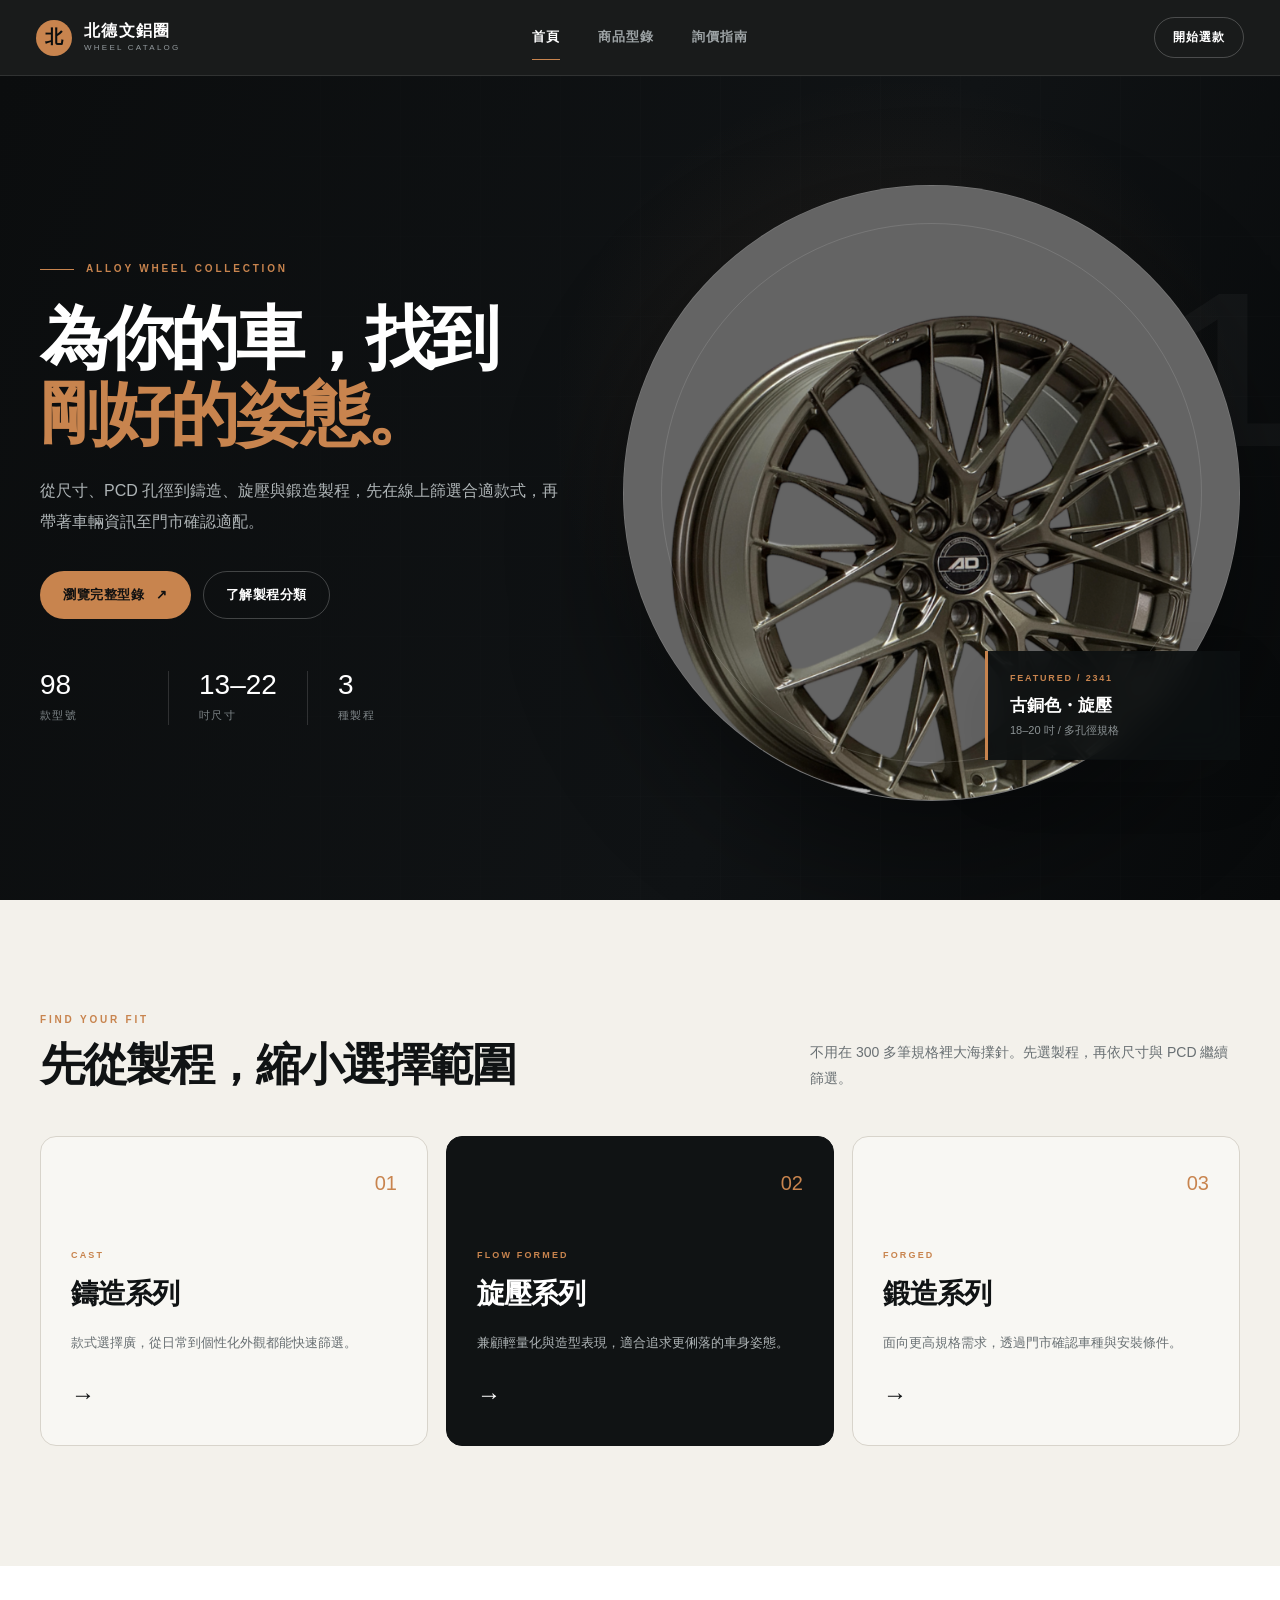
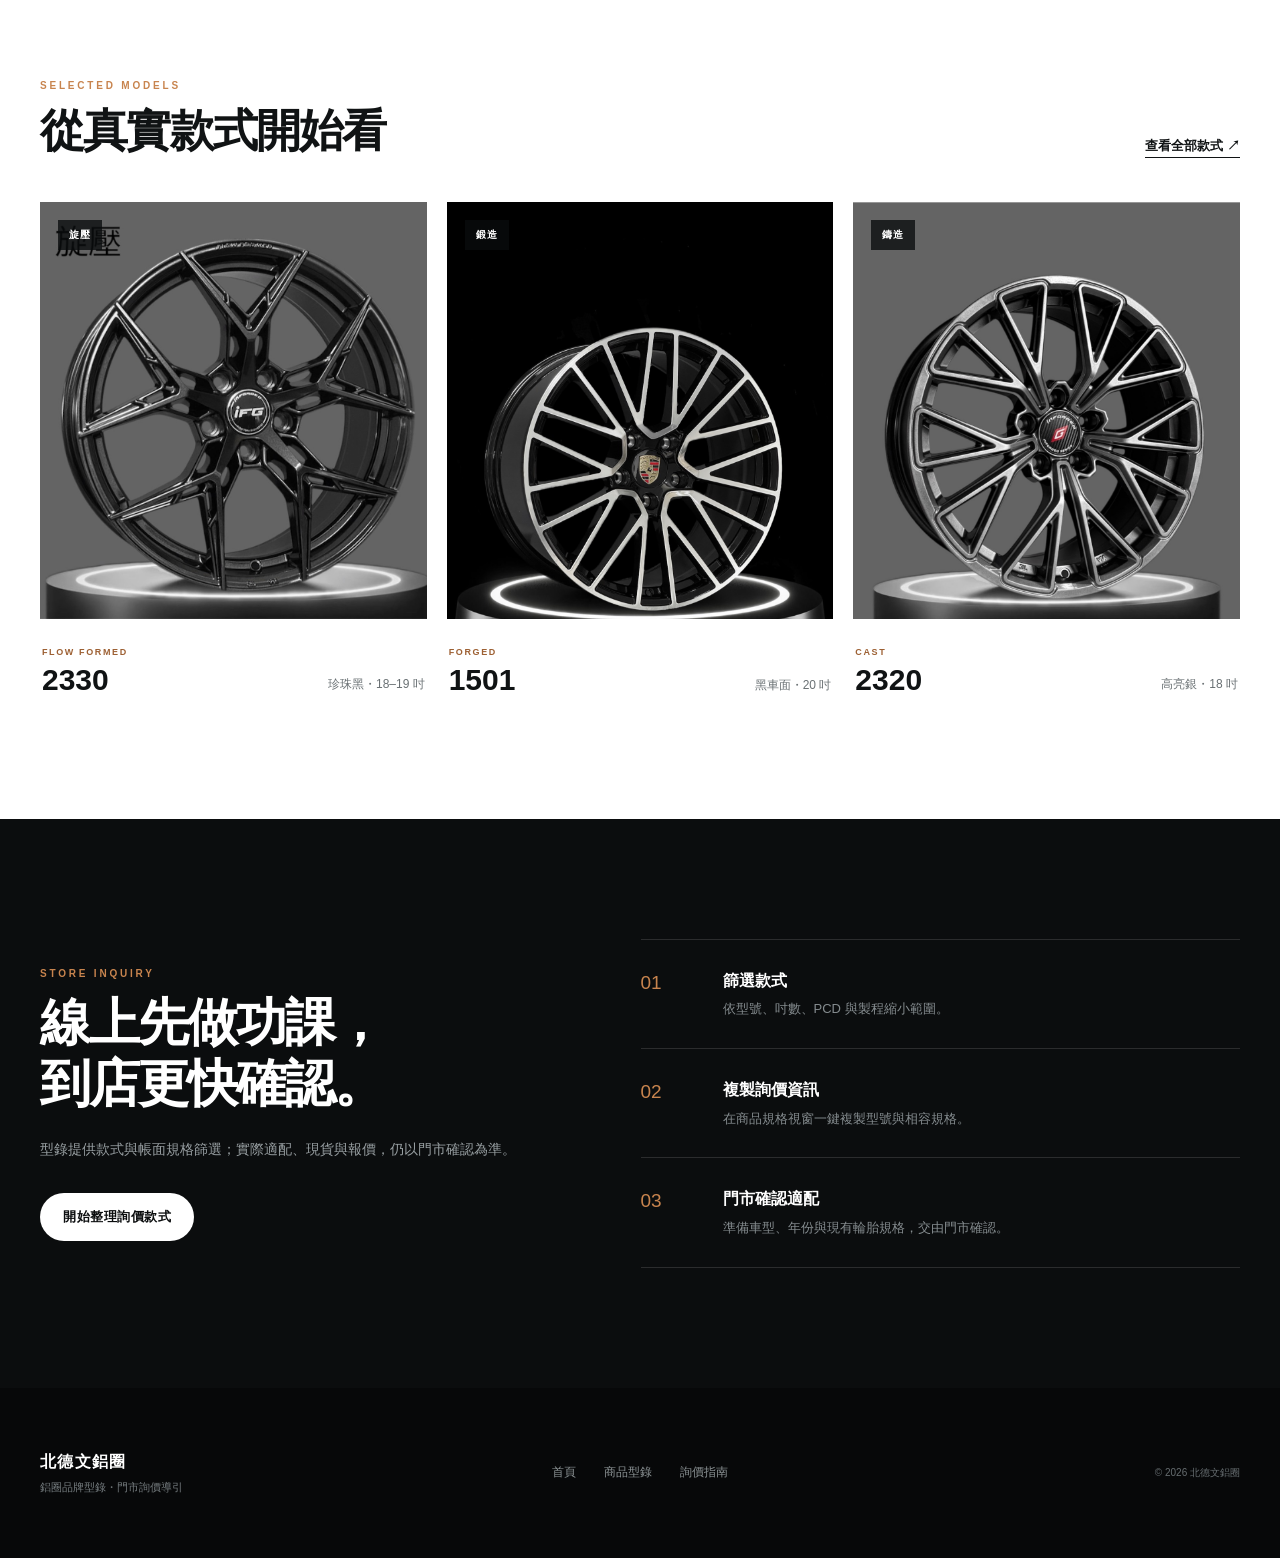
==== index.html @ e8708de8 "Initial website" ====
<!DOCTYPE html>
<html lang="zh-Hant">
<head>
  <meta charset="utf-8">
  <meta name="viewport" content="width=device-width, initial-scale=1, viewport-fit=cover">
  <meta name="description" content="北德文鋁圈商品型錄，依尺寸、孔徑與製程快速找到適合的鋁圈款式，並攜帶車輛資訊至門市詢價。">
  <meta name="theme-color" content="#0b0d0e">
  <title>北德文鋁圈｜品牌型錄與門市詢價</title>
  <link rel="icon" href="./public/images/wheels/18/2341古銅色.PNG" type="image/png">
  <link rel="stylesheet" href="./assets/css/style.css">
  <script defer src="./assets/js/home.js"></script>
</head>
<body class="home-page">
  <header class="site-header site-header--dark">
    <a class="brand" href="index.html" aria-label="北德文鋁圈首頁">
      <span class="brand__mark" aria-hidden="true">北</span>
      <span class="brand__text">
        <strong>北德文鋁圈</strong>
        <small>WHEEL CATALOG</small>
      </span>
    </a>
    <nav class="site-nav" aria-label="主要導覽">
      <a class="is-active" href="index.html">首頁</a>
      <a href="productlist.html">商品型錄</a>
      <a href="#inquiry">詢價指南</a>
    </nav>
    <a class="header-action" href="productlist.html">開始選款</a>
  </header>

  <main>
    <section class="home-hero">
      <div class="home-hero__inner">
        <div class="home-hero__copy">
          <p class="eyebrow"><span></span> ALLOY WHEEL COLLECTION</p>
          <h1>為你的車，找到<br><em>剛好的姿態。</em></h1>
          <p class="home-hero__lead">從尺寸、PCD 孔徑到鑄造、旋壓與鍛造製程，先在線上篩選合適款式，再帶著車輛資訊至門市確認適配。</p>
          <div class="hero-actions">
            <a class="button button--accent" href="productlist.html">
              瀏覽完整型錄 <span aria-hidden="true">↗</span>
            </a>
            <a class="button button--ghost-light" href="#process">了解製程分類</a>
          </div>
          <dl class="hero-facts" aria-label="商品型錄概要">
            <div><dt>98</dt><dd>款型號</dd></div>
            <div><dt>13–22</dt><dd>吋尺寸</dd></div>
            <div><dt>3</dt><dd>種製程</dd></div>
          </dl>
        </div>

        <div class="home-hero__visual" aria-label="2341 古銅色旋壓鋁圈">
          <div class="hero-visual__label" aria-hidden="true">2341</div>
          <div class="hero-wheel-stage">
            <img src="./public/images/wheels/18/2341古銅色.PNG" data-product-model="2341" data-product-look="古銅色" alt="2341 古銅色旋壓鋁圈">
          </div>
          <div class="hero-spec-card">
            <span>FEATURED / 2341</span>
            <strong>古銅色・旋壓</strong>
            <small>18–20 吋 / 多孔徑規格</small>
          </div>
        </div>
      </div>
    </section>

    <section class="catalog-shortcuts section-shell" aria-labelledby="shortcut-title">
      <div class="section-heading section-heading--split">
        <div>
          <p class="section-kicker">FIND YOUR FIT</p>
          <h2 id="shortcut-title">先從製程，縮小選擇範圍</h2>
        </div>
        <p>不用在 300 多筆規格裡大海擈針。先選製程，再依尺寸與 PCD 繼續篩選。</p>
      </div>

      <div id="process" class="process-grid">
        <a class="process-card" href="productlist.html?category=鑄造">
          <span class="process-card__number">01</span>
          <div>
            <p>CAST</p>
            <h3>鑄造系列</h3>
            <span>款式選擇廣，從日常到個性化外觀都能快速篩選。</span>
          </div>
          <b aria-hidden="true">→</b>
        </a>
        <a class="process-card process-card--accent" href="productlist.html?category=旋壓">
          <span class="process-card__number">02</span>
          <div>
            <p>FLOW FORMED</p>
            <h3>旋壓系列</h3>
            <span>兼顧輕量化與造型表現，適合追求更俐落的車身姿態。</span>
          </div>
          <b aria-hidden="true">→</b>
        </a>
        <a class="process-card" href="productlist.html?category=鍛造">
          <span class="process-card__number">03</span>
          <div>
            <p>FORGED</p>
            <h3>鍛造系列</h3>
            <span>面向更高規格需求，透過門市確認車種與安裝條件。</span>
          </div>
          <b aria-hidden="true">→</b>
        </a>
      </div>
    </section>

    <section class="featured-section">
      <div class="section-shell">
        <div class="section-heading section-heading--split">
          <div>
            <p class="section-kicker">SELECTED MODELS</p>
            <h2>從真實款式開始看</h2>
          </div>
          <a class="text-link" href="productlist.html">查看全部款式 <span aria-hidden="true">↗</span></a>
        </div>

        <div class="featured-grid">
          <a class="featured-card" href="productlist.html?search=2330">
            <div class="featured-card__media">
              <img src="./public/images/wheels/18/旋壓 2330 珍珠黑.JPG" data-product-model="2330" data-product-look="珍珠黑" alt="2330 珍珠黑旋壓鋁圈" loading="lazy">
              <span>旋壓</span>
            </div>
            <div class="featured-card__body">
              <div><small>FLOW FORMED</small><h3>2330</h3></div>
              <p>珍珠黑・18–19 吋</p>
            </div>
          </a>
          <a class="featured-card featured-card--large" href="productlist.html?search=1501">
            <div class="featured-card__media">
              <img src="./public/images/wheels/20/鍛造 1501 亮黑車面.jpg" data-product-model="1501" data-product-look="黑車面" alt="1501 亮黑車面鍛造鋁圈" loading="lazy">
              <span>鍛造</span>
            </div>
            <div class="featured-card__body">
              <div><small>FORGED</small><h3>1501</h3></div>
              <p>黑車面・20 吋</p>
            </div>
          </a>
          <a class="featured-card" href="productlist.html?search=2320">
            <div class="featured-card__media">
              <img src="./public/images/wheels/18/2320 高亮銀.jpg" data-product-model="2320" data-product-look="高亮銀" alt="2320 高亮銀鑄造鋁圈" loading="lazy">
              <span>鑄造</span>
            </div>
            <div class="featured-card__body">
              <div><small>CAST</small><h3>2320</h3></div>
              <p>高亮銀・18 吋</p>
            </div>
          </a>
        </div>
      </div>
    </section>

    <section id="inquiry" class="inquiry-section">
      <div class="section-shell inquiry-layout">
        <div class="inquiry-copy">
          <p class="section-kicker section-kicker--light">STORE INQUIRY</p>
          <h2>線上先做功課，<br>到店更快確認。</h2>
          <p>型錄提供款式與帳面規格篩選；實際適配、現貨與報價，仍以門市確認為準。</p>
          <a class="button button--light" href="productlist.html">開始整理詢價款式</a>
        </div>
        <ol class="inquiry-steps">
          <li><span>01</span><div><strong>篩選款式</strong><p>依型號、吋數、PCD 與製程縮小範圍。</p></div></li>
          <li><span>02</span><div><strong>複製詢價資訊</strong><p>在商品規格視窗一鍵複製型號與相容規格。</p></div></li>
          <li><span>03</span><div><strong>門市確認適配</strong><p>準備車型、年份與現有輪胎規格，交由門市確認。</p></div></li>
        </ol>
      </div>
    </section>
  </main>

  <footer class="site-footer">
    <div class="site-footer__inner">
      <div>
        <strong>北德文鋁圈</strong>
        <p>鋁圈品牌型錄・門市詢價導引</p>
      </div>
      <div class="site-footer__links">
        <a href="index.html">首頁</a>
        <a href="productlist.html">商品型錄</a>
        <a href="#inquiry">詢價指南</a>
      </div>
      <small>&copy; 2026 北德文鋁圈</small>
    </div>
  </footer>
</body>
</html>
---- assets/css/style.css ----
@charset "UTF-8";

:root {
  --font-primary: "Microsoft JhengHei", "微軟正黑體", Arial, sans-serif;
  --ink: #101314;
  --ink-soft: #292e30;
  --paper: #f3f1eb;
  --paper-deep: #e9e5dc;
  --panel: #ffffff;
  --muted: #697073;
  --line: #d8d4cb;
  --accent: #c8844e;
  --accent-dark: #9d6033;
  --dark: #0b0d0e;
  --dark-panel: #141719;
  --radius-sm: 8px;
  --radius-md: 16px;
  --radius-lg: 28px;
  --shadow-soft: 0 22px 60px rgba(17, 20, 21, 0.1);
  --shell: 1360px;
}

*, *::before, *::after { box-sizing: border-box; }

html { scroll-behavior: smooth; }

body {
  margin: 0;
  min-width: 320px;
  color: var(--ink);
  background: var(--paper);
  font-family: var(--font-primary);
  line-height: 1.6;
  -webkit-font-smoothing: antialiased;
}

body:has(dialog[open]) { overflow: hidden; }

a { color: inherit; text-decoration: none; }
button, input { font: inherit; }
button { color: inherit; }
img { display: block; max-width: 100%; }
h1, h2, h3, p { margin-top: 0; }

.hidden { display: none !important; }
.section-shell { width: min(calc(100% - 80px), var(--shell)); margin-inline: auto; }

.site-header {
  position: sticky;
  top: 0;
  z-index: 1000;
  height: 76px;
  display: grid;
  grid-template-columns: 1fr auto 1fr;
  align-items: center;
  padding: 0 max(36px, calc((100vw - var(--shell)) / 2));
  border-bottom: 1px solid rgba(255, 255, 255, 0.1);
}

.site-header--dark {
  color: #fff;
  background: rgba(11, 13, 14, 0.94);
  backdrop-filter: blur(18px);
}

.brand { display: inline-flex; align-items: center; gap: 12px; justify-self: start; }
.brand__mark {
  width: 36px;
  height: 36px;
  display: grid;
  place-items: center;
  color: var(--dark);
  background: var(--accent);
  border-radius: 50%;
  font-family: var(--font-primary);
  font-size: 18px;
  font-weight: 800;
}
.brand__text { display: grid; line-height: 1.1; }
.brand__text strong { font-size: 16px; letter-spacing: 0.08em; }
.brand__text small { margin-top: 5px; color: #949b9e; font-size: 8px; letter-spacing: 0.28em; }

.site-nav { display: flex; align-items: center; gap: 38px; }
.site-nav a { position: relative; color: #9ea4a6; font-size: 13px; font-weight: 650; letter-spacing: 0.08em; }
.site-nav a::after {
  content: "";
  position: absolute;
  right: 0;
  bottom: -12px;
  left: 0;
  height: 1px;
  background: var(--accent);
  transform: scaleX(0);
  transition: transform 180ms ease;
}
.site-nav a:hover, .site-nav a.is-active { color: #fff; }
.site-nav a:hover::after, .site-nav a.is-active::after { transform: scaleX(1); }

.header-action {
  justify-self: end;
  padding: 10px 18px;
  border: 1px solid rgba(255, 255, 255, 0.22);
  border-radius: 999px;
  font-size: 12px;
  font-weight: 700;
  letter-spacing: 0.08em;
  transition: border-color 180ms ease, background 180ms ease;
}
.header-action:hover { background: rgba(255, 255, 255, 0.08); border-color: rgba(255, 255, 255, 0.5); }

.button {
  min-height: 48px;
  display: inline-flex;
  align-items: center;
  justify-content: center;
  gap: 12px;
  padding: 0 22px;
  border: 1px solid transparent;
  border-radius: 999px;
  cursor: pointer;
  font-size: 13px;
  font-weight: 760;
  letter-spacing: 0.04em;
  transition: transform 180ms ease, background 180ms ease, border-color 180ms ease;
}
.button:hover { transform: translateY(-2px); }
.button--accent { color: #111; background: var(--accent); }
.button--accent:hover { background: #d89660; }
.button--dark { color: #fff; background: var(--ink); }
.button--dark:hover { background: #252a2c; }
.button--light { color: var(--dark); background: #fff; }
.button--outline { color: var(--ink); background: transparent; border-color: var(--line); }
.button--ghost-light { color: #fff; border-color: rgba(255, 255, 255, 0.22); }
.button--ghost-light:hover { border-color: rgba(255, 255, 255, 0.6); background: rgba(255, 255, 255, 0.06); }

.eyebrow, .section-kicker {
  display: flex;
  align-items: center;
  gap: 12px;
  color: var(--accent);
  font-size: 10px;
  font-weight: 800;
  letter-spacing: 0.28em;
  text-transform: uppercase;
}
.eyebrow span { width: 34px; height: 1px; background: currentColor; }
.eyebrow--dark { color: var(--accent-dark); }

/* Home */
.home-hero {
  position: relative;
  min-height: calc(100vh - 76px);
  overflow: hidden;
  color: #fff;
  background:
    radial-gradient(circle at 70% 42%, rgba(200, 132, 78, 0.12), transparent 34%),
    linear-gradient(110deg, #0b0d0e 0%, #101315 62%, #080a0b 100%);
}
.home-hero::before {
  content: "";
  position: absolute;
  inset: 0;
  opacity: 0.22;
  background-image: linear-gradient(rgba(255,255,255,0.045) 1px, transparent 1px), linear-gradient(90deg, rgba(255,255,255,0.045) 1px, transparent 1px);
  background-size: 80px 80px;
  mask-image: linear-gradient(90deg, transparent, #000 55%, #000);
}
.home-hero__inner {
  position: relative;
  z-index: 1;
  width: min(calc(100% - 80px), var(--shell));
  min-height: calc(100vh - 76px);
  margin-inline: auto;
  display: grid;
  grid-template-columns: minmax(480px, 0.92fr) minmax(520px, 1.08fr);
  align-items: center;
  gap: 58px;
  padding: 70px 0 60px;
}
.home-hero__copy { position: relative; z-index: 2; }
.home-hero__copy h1 {
  margin: 24px 0 24px;
  max-width: 720px;
  font-family: var(--font-primary);
  font-size: clamp(58px, 5.4vw, 86px);
  font-weight: 600;
  line-height: 1.09;
  letter-spacing: -0.055em;
}
.home-hero__copy h1 em { color: var(--accent); font-style: normal; }
.home-hero__lead { max-width: 590px; margin-bottom: 34px; color: #aeb4b6; font-size: 16px; line-height: 1.9; }
.hero-actions { display: flex; flex-wrap: wrap; gap: 12px; }
.hero-facts { display: flex; gap: 0; margin: 52px 0 0; }
.hero-facts div { min-width: 128px; padding-right: 30px; }
.hero-facts div + div { padding-left: 30px; border-left: 1px solid rgba(255, 255, 255, 0.14); }
.hero-facts dt { font-family: var(--font-primary); font-size: 28px; line-height: 1; }
.hero-facts dd { margin: 8px 0 0; color: #7e8588; font-size: 11px; letter-spacing: 0.13em; }

.home-hero__visual { position: relative; min-height: 650px; display: grid; place-items: center; }
.hero-visual__label {
  position: absolute;
  top: 4%;
  right: -5%;
  color: rgba(255, 255, 255, 0.035);
  font-family: var(--font-primary);
  font-size: 220px;
  font-weight: 700;
  letter-spacing: -0.08em;
}
.hero-wheel-stage {
  position: relative;
  width: min(100%, 650px);
  aspect-ratio: 1;
  display: grid;
  place-items: center;
  overflow: hidden;
  border: 1px solid rgba(255, 255, 255, 0.1);
  border-radius: 50%;
  background: #666;
  box-shadow: 0 50px 120px rgba(0, 0, 0, 0.45);
}
.hero-wheel-stage::after {
  content: "";
  position: absolute;
  inset: 6%;
  border: 1px solid rgba(255, 255, 255, 0.12);
  border-radius: 50%;
  pointer-events: none;
}
.hero-wheel-stage img { width: 100%; height: 100%; object-fit: cover; }
.hero-spec-card {
  position: absolute;
  right: 0;
  bottom: 9%;
  min-width: 255px;
  display: grid;
  padding: 20px 22px;
  border-left: 3px solid var(--accent);
  background: rgba(13, 16, 17, 0.9);
  box-shadow: var(--shadow-soft);
  backdrop-filter: blur(16px);
}
.hero-spec-card span { color: var(--accent); font-size: 9px; font-weight: 800; letter-spacing: 0.2em; }
.hero-spec-card strong { margin-top: 6px; font-size: 17px; }
.hero-spec-card small { margin-top: 3px; color: #8d9496; font-size: 11px; }

.catalog-shortcuts { padding: 112px 0 120px; }
.section-heading { margin-bottom: 44px; }
.section-heading--split { display: flex; align-items: end; justify-content: space-between; gap: 50px; }
.section-heading h2 {
  max-width: 680px;
  margin: 8px 0 0;
  font-family: var(--font-primary);
  font-size: clamp(36px, 3.5vw, 54px);
  font-weight: 600;
  line-height: 1.2;
  letter-spacing: -0.04em;
}
.section-heading--split > p { max-width: 430px; margin: 0; color: var(--muted); font-size: 14px; line-height: 1.9; }

.process-grid { display: grid; grid-template-columns: repeat(3, 1fr); gap: 18px; scroll-margin-top: 110px; }
.process-card {
  min-height: 310px;
  display: grid;
  grid-template-rows: auto 1fr auto;
  padding: 30px;
  border: 1px solid var(--line);
  border-radius: var(--radius-md);
  background: rgba(255, 255, 255, 0.38);
  transition: transform 220ms ease, background 220ms ease, box-shadow 220ms ease;
}
.process-card:hover { transform: translateY(-8px); background: #fff; box-shadow: var(--shadow-soft); }
.process-card--accent { color: #fff; border-color: var(--ink); background: var(--ink); }
.process-card--accent:hover { background: #202426; }
.process-card__number { justify-self: end; color: var(--accent); font-family: var(--font-primary); font-size: 20px; }
.process-card div { align-self: end; }
.process-card div > p { margin-bottom: 10px; color: var(--accent); font-size: 9px; font-weight: 800; letter-spacing: 0.24em; }
.process-card h3 { margin-bottom: 12px; font-size: 28px; letter-spacing: -0.03em; }
.process-card div > span { color: var(--muted); font-size: 13px; line-height: 1.8; }
.process-card--accent div > span { color: #aeb4b6; }
.process-card b { margin-top: 22px; font-size: 24px; font-weight: 400; }

.featured-section { padding: 112px 0 124px; background: #fff; }
.text-link { color: var(--ink); font-size: 13px; font-weight: 750; border-bottom: 1px solid var(--ink); }
.featured-grid { display: grid; grid-template-columns: repeat(3, 1fr); gap: 20px; }
.featured-card { display: block; }
.featured-card__media {
  position: relative;
  aspect-ratio: 1 / 1.08;
  overflow: hidden;
  background: #666;
}
.featured-card__media img { width: 100%; height: 100%; object-fit: cover; transition: transform 550ms cubic-bezier(.2,.7,.2,1); }
.featured-card:hover .featured-card__media img { transform: scale(1.035); }
.featured-card__media > span {
  position: absolute;
  top: 18px;
  left: 18px;
  padding: 7px 11px;
  color: #fff;
  background: rgba(10, 12, 13, 0.78);
  font-size: 10px;
  font-weight: 800;
  letter-spacing: 0.1em;
}
.featured-card__body { display: flex; align-items: end; justify-content: space-between; padding: 18px 2px 0; }
.featured-card__body small { color: var(--accent-dark); font-size: 9px; font-weight: 800; letter-spacing: 0.18em; }
.featured-card__body h3 { margin: 2px 0 0; font-family: var(--font-primary); font-size: 30px; line-height: 1; }
.featured-card__body p { margin: 0; color: var(--muted); font-size: 12px; }

.inquiry-section { padding: 120px 0; color: #fff; background: var(--dark); scroll-margin-top: 76px; }
.section-kicker--light { color: var(--accent); }
.inquiry-layout { display: grid; grid-template-columns: 0.9fr 1.1fr; gap: 110px; align-items: center; }
.inquiry-copy h2 { margin: 10px 0 22px; font-family: var(--font-primary); font-size: clamp(42px, 4vw, 62px); font-weight: 600; line-height: 1.2; letter-spacing: -0.04em; }
.inquiry-copy > p:not(.section-kicker) { max-width: 520px; margin-bottom: 30px; color: #989fa2; font-size: 14px; line-height: 1.9; }
.inquiry-steps { margin: 0; padding: 0; list-style: none; border-top: 1px solid rgba(255,255,255,.13); }
.inquiry-steps li { display: grid; grid-template-columns: 60px 1fr; gap: 22px; padding: 28px 0; border-bottom: 1px solid rgba(255,255,255,.13); }
.inquiry-steps li > span { color: var(--accent); font-family: var(--font-primary); font-size: 19px; }
.inquiry-steps strong { font-size: 16px; }
.inquiry-steps p { margin: 6px 0 0; color: #858c8f; font-size: 13px; }

.site-footer { color: #fff; background: #070809; }
.site-footer--light { color: var(--ink); background: #e6e2d9; }
.site-footer__inner {
  width: min(calc(100% - 80px), var(--shell));
  min-height: 170px;
  margin-inline: auto;
  display: grid;
  grid-template-columns: 1fr auto 1fr;
  align-items: center;
  gap: 30px;
}
.site-footer strong { font-size: 16px; letter-spacing: 0.08em; }
.site-footer p { margin: 5px 0 0; color: #757c7f; font-size: 11px; }
.site-footer__links { display: flex; gap: 28px; color: #8c9395; font-size: 12px; }
.site-footer small { justify-self: end; color: #666d70; font-size: 10px; }

/* Catalog */
.catalog-page { background: #f6f4ef; }
.catalog-hero { padding: 76px 0 68px; color: #fff; background: var(--dark); }
.catalog-hero__inner { display: flex; align-items: end; justify-content: space-between; gap: 70px; }
.catalog-hero h1 { margin: 16px 0 16px; font-family: var(--font-primary); font-size: clamp(46px, 5vw, 70px); font-weight: 600; letter-spacing: -0.05em; line-height: 1.05; }
.catalog-hero__inner > div > p:last-child { max-width: 650px; margin-bottom: 0; color: #92999b; font-size: 14px; line-height: 1.9; }
.catalog-summary { display: flex; flex-shrink: 0; margin: 0; }
.catalog-summary div { min-width: 105px; padding: 0 25px; text-align: center; }
.catalog-summary div + div { border-left: 1px solid rgba(255,255,255,.14); }
.catalog-summary dt { font-family: var(--font-primary); font-size: 28px; line-height: 1; }
.catalog-summary dd { margin: 8px 0 0; color: #7e8588; font-size: 10px; letter-spacing: .12em; }

.catalog-tools { position: sticky; top: 76px; z-index: 90; border-bottom: 1px solid var(--line); background: rgba(246, 244, 239, .92); backdrop-filter: blur(16px); }
.catalog-tools__inner { min-height: 84px; display: flex; align-items: center; justify-content: space-between; gap: 30px; }
.catalog-search { width: min(520px, 48vw); display: flex; align-items: center; gap: 13px; }
.catalog-search > span { color: var(--accent-dark); font-size: 25px; transform: rotate(-20deg); }
.catalog-search input { width: 100%; padding: 12px 0; border: 0; border-bottom: 1px solid #b9b4aa; outline: none; color: var(--ink); background: transparent; font-size: 14px; }
.catalog-search input:focus { border-color: var(--ink); }
.catalog-search input::placeholder { color: #92989a; }
.catalog-tools__status { display: flex; align-items: center; gap: 24px; }
#resultCounter { color: var(--muted); font-size: 12px; font-weight: 650; letter-spacing: .04em; }
.filter-trigger { min-height: 42px; padding: 0 18px; border: 0; border-radius: 999px; color: #fff; background: var(--ink); cursor: pointer; font-size: 12px; font-weight: 740; }
.filter-count { min-width: 20px; height: 20px; display: inline-grid; place-items: center; margin-left: 6px; border-radius: 50%; color: var(--ink); background: var(--accent); font-size: 10px; }

.catalog-results { min-height: 600px; padding-top: 34px; padding-bottom: 110px; }
.active-filters { min-height: 0; display: flex; flex-wrap: wrap; gap: 8px; margin-bottom: 22px; }
.active-filters:empty { margin-bottom: 0; }
.active-filter {
  display: inline-flex;
  align-items: center;
  gap: 8px;
  padding: 7px 11px;
  border: 1px solid var(--line);
  border-radius: 999px;
  background: #fff;
  font-size: 11px;
}
.active-filter button { border: 0; padding: 0; background: none; cursor: pointer; color: var(--muted); }

.product-grid { display: grid; grid-template-columns: repeat(4, minmax(0, 1fr)); gap: 22px; }
.product-card {
  min-width: 0;
  padding: 0;
  overflow: hidden;
  border: 1px solid #e2ded5;
  border-radius: var(--radius-md);
  text-align: left;
  background: #fff;
  cursor: pointer;
  transition: transform 220ms ease, box-shadow 220ms ease, border-color 220ms ease;
}
.product-card:hover { transform: translateY(-7px); border-color: #c9c3b8; box-shadow: var(--shadow-soft); }
.product-card__media { position: relative; aspect-ratio: 1 / 1.02; overflow: hidden; display: grid; place-items: center; background: #666; }
.product-card__media img { width: 100%; height: 100%; object-fit: cover; transition: transform 420ms ease; }
.product-card:hover .product-card__media img { transform: scale(1.025); }
.product-card__badge { position: absolute; top: 14px; left: 14px; z-index: 2; padding: 6px 10px; color: #fff; background: rgba(10,12,13,.82); font-size: 9px; font-weight: 800; letter-spacing: .12em; }
.product-card__placeholder { width: 100%; height: 100%; display: grid; place-items: center; align-content: center; gap: 6px; color: rgba(255,255,255,.72); background: radial-gradient(circle, #797979, #555); }
.product-card__placeholder strong { font-family: var(--font-primary); font-size: 28px; }
.product-card__placeholder span { font-size: 9px; letter-spacing: .2em; }
.product-card__body { padding: 19px 20px 20px; }
.product-card__heading { display: flex; align-items: start; justify-content: space-between; gap: 12px; }
.product-card__heading h2 { margin: 0; font-family: var(--font-primary); font-size: 26px; line-height: 1; }
.product-card__heading span { color: var(--accent-dark); font-size: 10px; font-weight: 750; white-space: nowrap; }
.product-card__finish { min-height: 22px; margin: 8px 0 16px; color: var(--muted); font-size: 12px; }
.product-card__specs { display: grid; grid-template-columns: 1fr 1fr; gap: 8px; padding-top: 14px; border-top: 1px solid #ece9e2; }
.product-card__specs div { display: grid; }
.product-card__specs small { color: #9a9fa1; font-size: 8px; font-weight: 800; letter-spacing: .12em; }
.product-card__specs strong { overflow: hidden; margin-top: 2px; font-size: 11px; font-weight: 700; text-overflow: ellipsis; white-space: nowrap; }

.empty-state { max-width: 500px; margin: 90px auto; text-align: center; }
.empty-state > span { color: var(--accent-dark); font-size: 9px; font-weight: 800; letter-spacing: .25em; }
.empty-state h2 { margin: 8px 0; font-family: var(--font-primary); font-size: 32px; }
.empty-state p { margin-bottom: 24px; color: var(--muted); font-size: 13px; }
.loader { height: 80px; display: flex; align-items: center; justify-content: center; gap: 6px; }
.loader span { width: 5px; height: 5px; border-radius: 50%; background: var(--accent); animation: pulse 900ms infinite alternate; }
.loader span:nth-child(2) { animation-delay: 160ms; }
.loader span:nth-child(3) { animation-delay: 320ms; }
@keyframes pulse { to { opacity: .22; transform: translateY(-4px); } }

.drawer {
  position: fixed;
  top: 0;
  right: -410px;
  z-index: 1300;
  width: min(400px, 100vw);
  height: 100dvh;
  display: flex;
  flex-direction: column;
  background: #fff;
  box-shadow: -24px 0 70px rgba(0,0,0,.18);
  transition: right 300ms cubic-bezier(.2,.7,.2,1);
}
.drawer.open { right: 0; }
.drawer-header { display: flex; align-items: center; justify-content: space-between; padding: 28px 30px; border-bottom: 1px solid var(--line); }
.drawer-header p { margin: 0 0 2px; color: var(--accent-dark); font-size: 8px; font-weight: 800; letter-spacing: .22em; }
.drawer-header h2 { margin: 0; font-family: var(--font-primary); font-size: 27px; }
.icon-button { width: 38px; height: 38px; display: grid; place-items: center; padding: 0; border: 1px solid var(--line); border-radius: 50%; background: #fff; cursor: pointer; font-size: 22px; line-height: 1; }
.drawer-body { flex: 1; overflow-y: auto; padding: 28px 30px; }
.drawer-body section + section { margin-top: 32px; }
.drawer-body h3 { margin-bottom: 13px; color: #777e80; font-size: 10px; font-weight: 800; letter-spacing: .12em; }
.chips { display: flex; flex-wrap: wrap; gap: 8px; }
.chip { padding: 8px 13px; border: 1px solid var(--line); border-radius: 999px; background: #fff; cursor: pointer; font-size: 11px; transition: all 160ms ease; }
.chip:hover { border-color: #9d9890; }
.chip.active { color: #fff; border-color: var(--ink); background: var(--ink); }
.drawer-footer { display: grid; grid-template-columns: 1fr 1.15fr; gap: 10px; padding: 20px 30px 28px; border-top: 1px solid var(--line); }
.backdrop { position: fixed; inset: 0; z-index: 1200; width: 100%; height: 100%; border: 0; background: rgba(0,0,0,.48); backdrop-filter: blur(4px); }

dialog.product-modal {
  width: min(1120px, calc(100vw - 80px));
  max-height: min(820px, calc(100dvh - 60px));
  margin: auto;
  padding: 0;
  overflow: hidden;
  border: 0;
  border-radius: var(--radius-lg);
  background: #fff;
  box-shadow: 0 35px 100px rgba(0,0,0,.4);
}
dialog.product-modal::backdrop { background: rgba(5,7,8,.82); backdrop-filter: blur(10px); }
.product-modal__content { position: relative; }
.modal-close { position: absolute; top: 20px; right: 20px; z-index: 5; }
.product-modal__grid { display: grid; grid-template-columns: minmax(380px, .85fr) minmax(520px, 1.15fr); min-height: 650px; }
.product-modal__media { display: grid; place-items: center; overflow: hidden; background: #666; }
.product-modal__media img { width: 100%; height: 100%; object-fit: cover; }
.product-modal__info { min-width: 0; padding: 54px 48px 40px; overflow: auto; }
.modal-eyebrow { margin-bottom: 4px; color: var(--accent-dark); font-size: 9px; font-weight: 850; letter-spacing: .2em; }
#modalTitle { margin: 0; font-family: var(--font-primary); font-size: 46px; line-height: 1; }
.modal-subtitle { margin: 10px 0 30px; color: var(--muted); font-size: 13px; }
.variant-heading { display: flex; align-items: end; justify-content: space-between; gap: 20px; padding-top: 22px; border-top: 1px solid var(--line); }
.variant-heading div { display: flex; align-items: center; gap: 10px; }
.variant-heading div > span { color: var(--muted); font-size: 11px; }
.variant-heading > small { color: #93999b; font-size: 9px; }
.variant-table-wrap { max-height: 260px; margin-top: 14px; overflow: auto; border: 1px solid #e3dfd7; border-radius: var(--radius-sm); }
.variant-table { width: 100%; border-collapse: collapse; font-variant-numeric: tabular-nums; }
.variant-table th { position: sticky; top: 0; padding: 10px 12px; color: #878d8f; background: #f2f0eb; text-align: left; font-size: 9px; letter-spacing: .08em; }
.variant-table td { padding: 10px 12px; border-top: 1px solid #eeeae3; font-size: 11px; font-weight: 650; }
.inquiry-panel { display: grid; grid-template-columns: 1fr auto; gap: 24px; align-items: center; margin-top: 24px; padding: 20px; border-radius: var(--radius-md); background: #f1eee7; }
.inquiry-panel strong { font-size: 13px; }
.inquiry-panel p { margin: 3px 0 0; color: var(--muted); font-size: 10px; }
.inquiry-panel .button { white-space: nowrap; }

.toast { position: fixed; right: 30px; bottom: 30px; z-index: 1500; padding: 13px 18px; border-radius: 999px; color: #fff; background: var(--ink); box-shadow: var(--shadow-soft); font-size: 12px; opacity: 0; transform: translateY(12px); pointer-events: none; transition: opacity 180ms ease, transform 180ms ease; }
.toast.show { opacity: 1; transform: translateY(0); }

:focus-visible { outline: 2px solid var(--accent); outline-offset: 3px; }

@media (max-width: 1150px) {
  .home-hero__inner { grid-template-columns: .9fr 1.1fr; gap: 28px; }
  .home-hero__copy h1 { font-size: 58px; }
  .home-hero__visual { min-height: 560px; }
  .product-grid { grid-template-columns: repeat(3, minmax(0, 1fr)); }
  .product-modal__grid { grid-template-columns: 40% 60%; }
}

@media (max-width: 900px) {
  .section-shell, .home-hero__inner, .site-footer__inner { width: min(calc(100% - 40px), var(--shell)); }
  .site-header { padding-inline: 20px; grid-template-columns: 1fr auto; }
  .site-nav { display: none; }
  .home-hero__inner { grid-template-columns: 1fr; padding-top: 70px; }
  .home-hero__visual { min-height: 520px; }
  .hero-wheel-stage { width: min(90vw, 560px); }
  .process-grid, .featured-grid { grid-template-columns: 1fr; }
  .featured-card__media { aspect-ratio: 1.5 / 1; }
  .inquiry-layout { grid-template-columns: 1fr; gap: 60px; }
  .catalog-hero__inner { display: grid; }
  .catalog-summary { justify-self: start; }
  .product-grid { grid-template-columns: repeat(2, minmax(0, 1fr)); }
  dialog.product-modal { width: min(680px, calc(100vw - 30px)); max-height: calc(100dvh - 30px); overflow: auto; }
  .product-modal__grid { grid-template-columns: 1fr; }
  .product-modal__media { min-height: 360px; }
}

@media (max-width: 620px) {
  .section-shell, .home-hero__inner, .site-footer__inner { width: min(calc(100% - 28px), var(--shell)); }
  .header-action { display: none; }
  .site-header { grid-template-columns: 1fr; }
  .home-hero__copy h1 { font-size: 45px; }
  .home-hero__lead { font-size: 14px; }
  .hero-facts div { min-width: 0; flex: 1; padding-right: 14px; }
  .hero-facts div + div { padding-left: 14px; }
  .home-hero__visual { min-height: 390px; }
  .hero-spec-card { right: 0; bottom: 0; }
  .section-heading--split { display: grid; gap: 18px; }
  .catalog-shortcuts, .featured-section, .inquiry-section { padding-block: 76px; }
  .catalog-tools__inner { min-height: 104px; display: grid; gap: 10px; padding-block: 12px; }
  .catalog-search { width: 100%; }
  .catalog-tools__status { justify-content: space-between; }
  .product-grid { grid-template-columns: 1fr; }
  .catalog-summary div { min-width: 90px; padding-inline: 16px; }
  .product-modal__info { padding: 42px 20px 24px; }
  .product-modal__media { min-height: 300px; }
  .variant-heading { align-items: start; flex-direction: column; gap: 4px; }
  .inquiry-panel { grid-template-columns: 1fr; }
  .site-footer__inner { grid-template-columns: 1fr; align-content: center; padding-block: 38px; }
  .site-footer small { justify-self: start; }
}

@media (prefers-reduced-motion: reduce) {
  html { scroll-behavior: auto; }
  *, *::before, *::after { animation-duration: .01ms !important; animation-iteration-count: 1 !important; transition-duration: .01ms !important; }
}
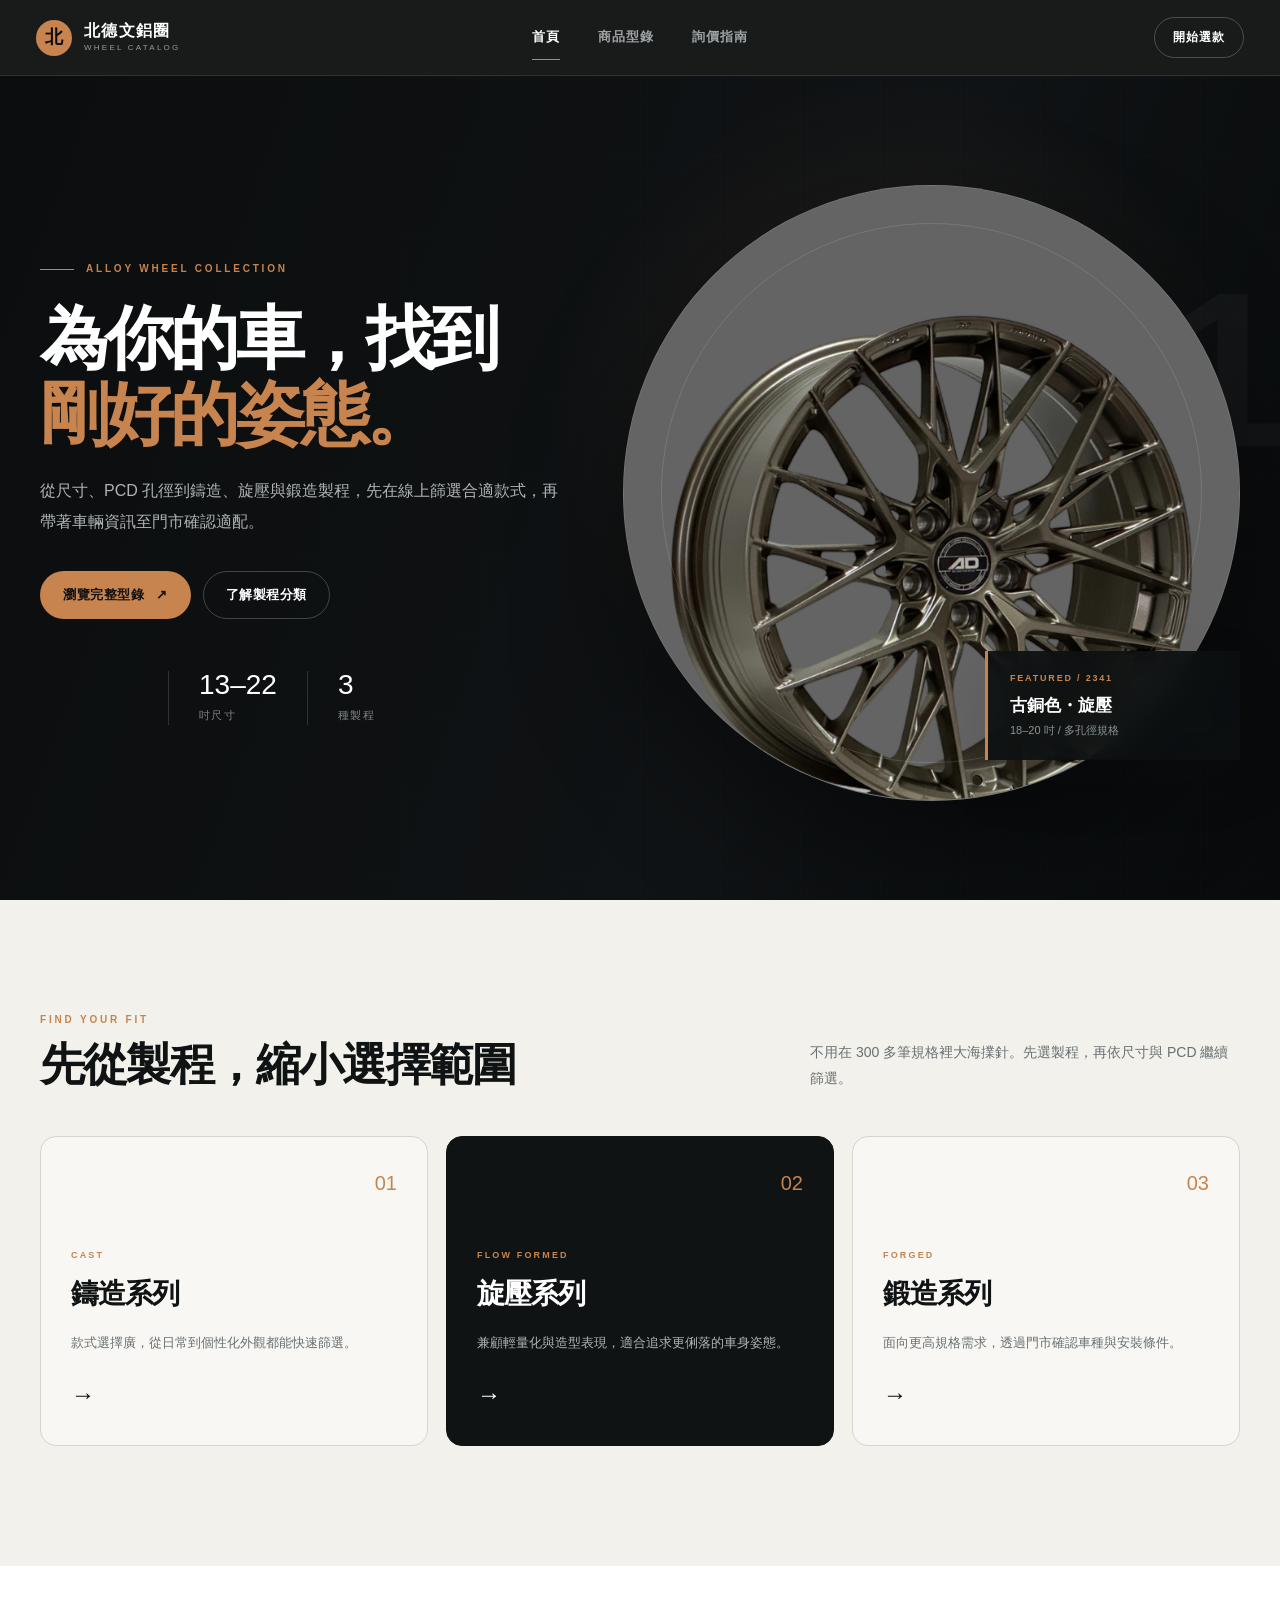
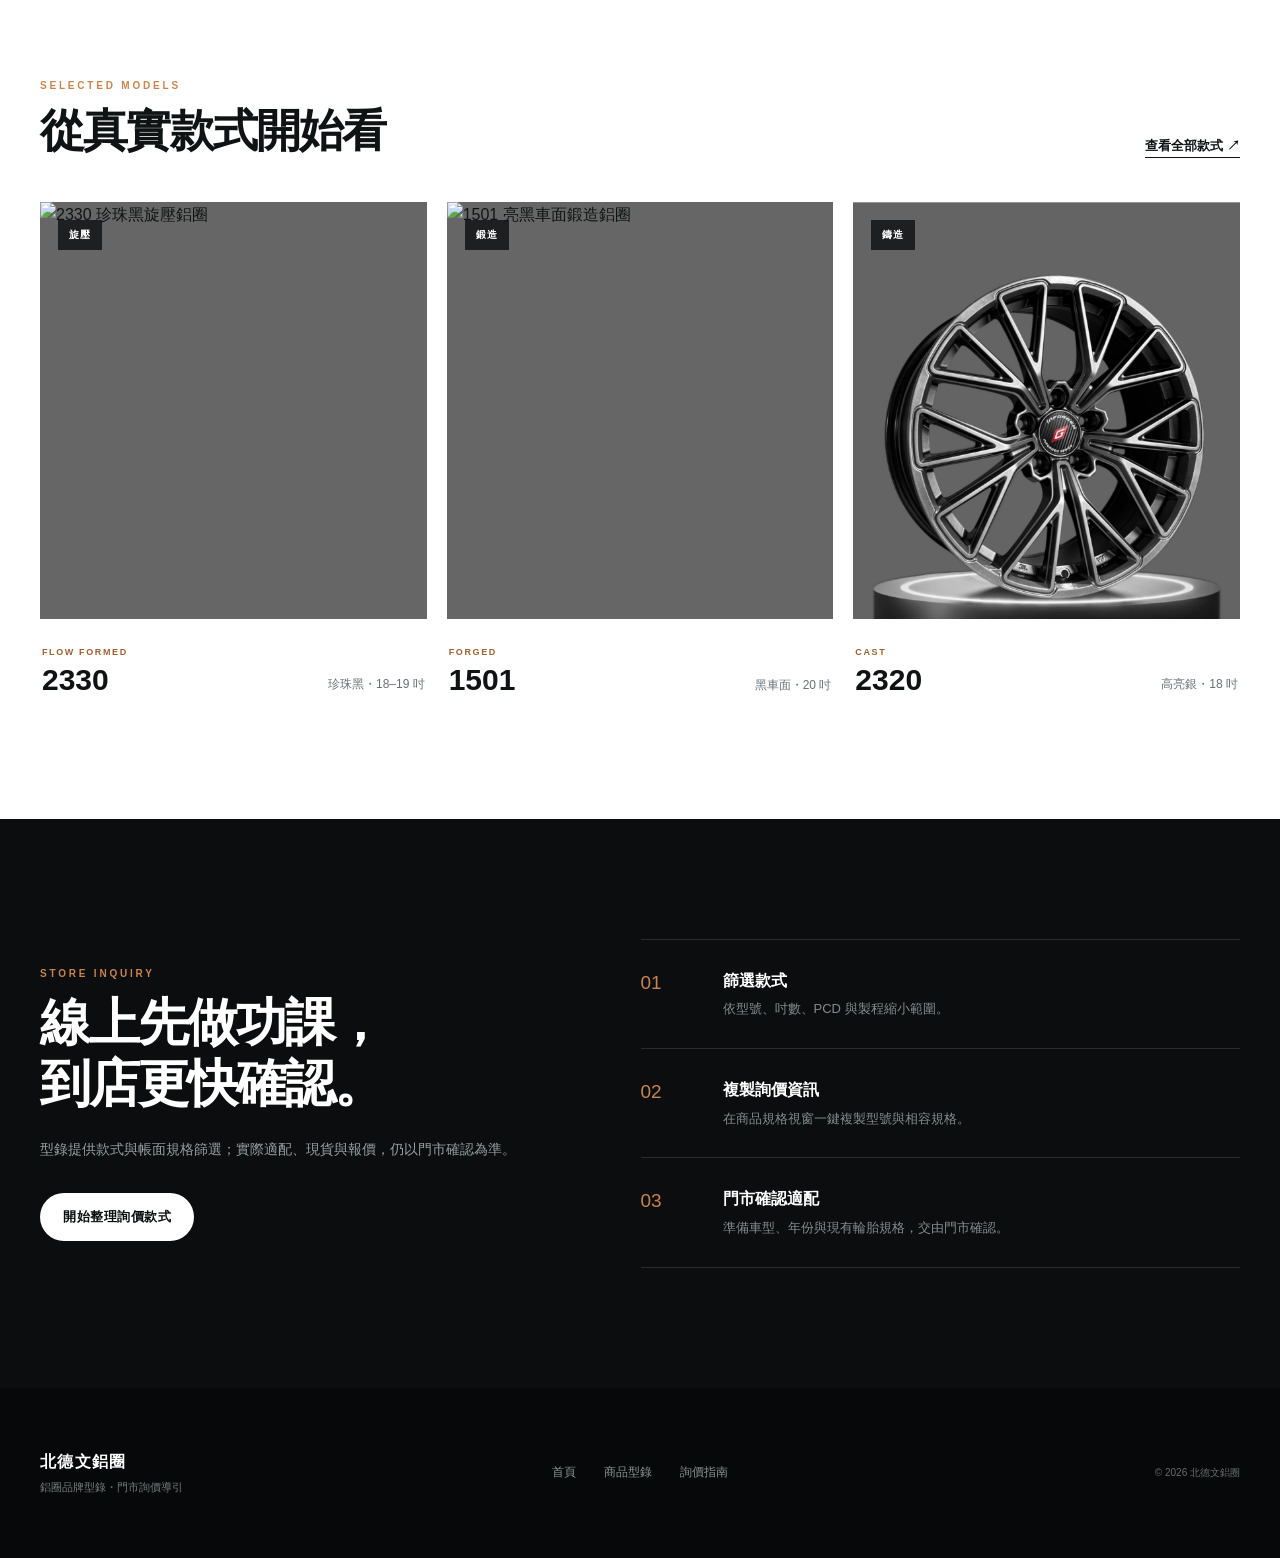
==== commit 810f0ce7: "Update index.html" ====
--- a/index.html
+++ b/index.html
@@ -41,7 +41,7 @@
             <a class="button button--ghost-light" href="#process">了解製程分類</a>
           </div>
           <dl class="hero-facts" aria-label="商品型錄概要">
-            <div><dt>98</dt><dd>款型號</dd></div>
+            <div><dt></dt><dd></dd></div>
             <div><dt>13–22</dt><dd>吋尺寸</dd></div>
             <div><dt>3</dt><dd>種製程</dd></div>
           </dl>
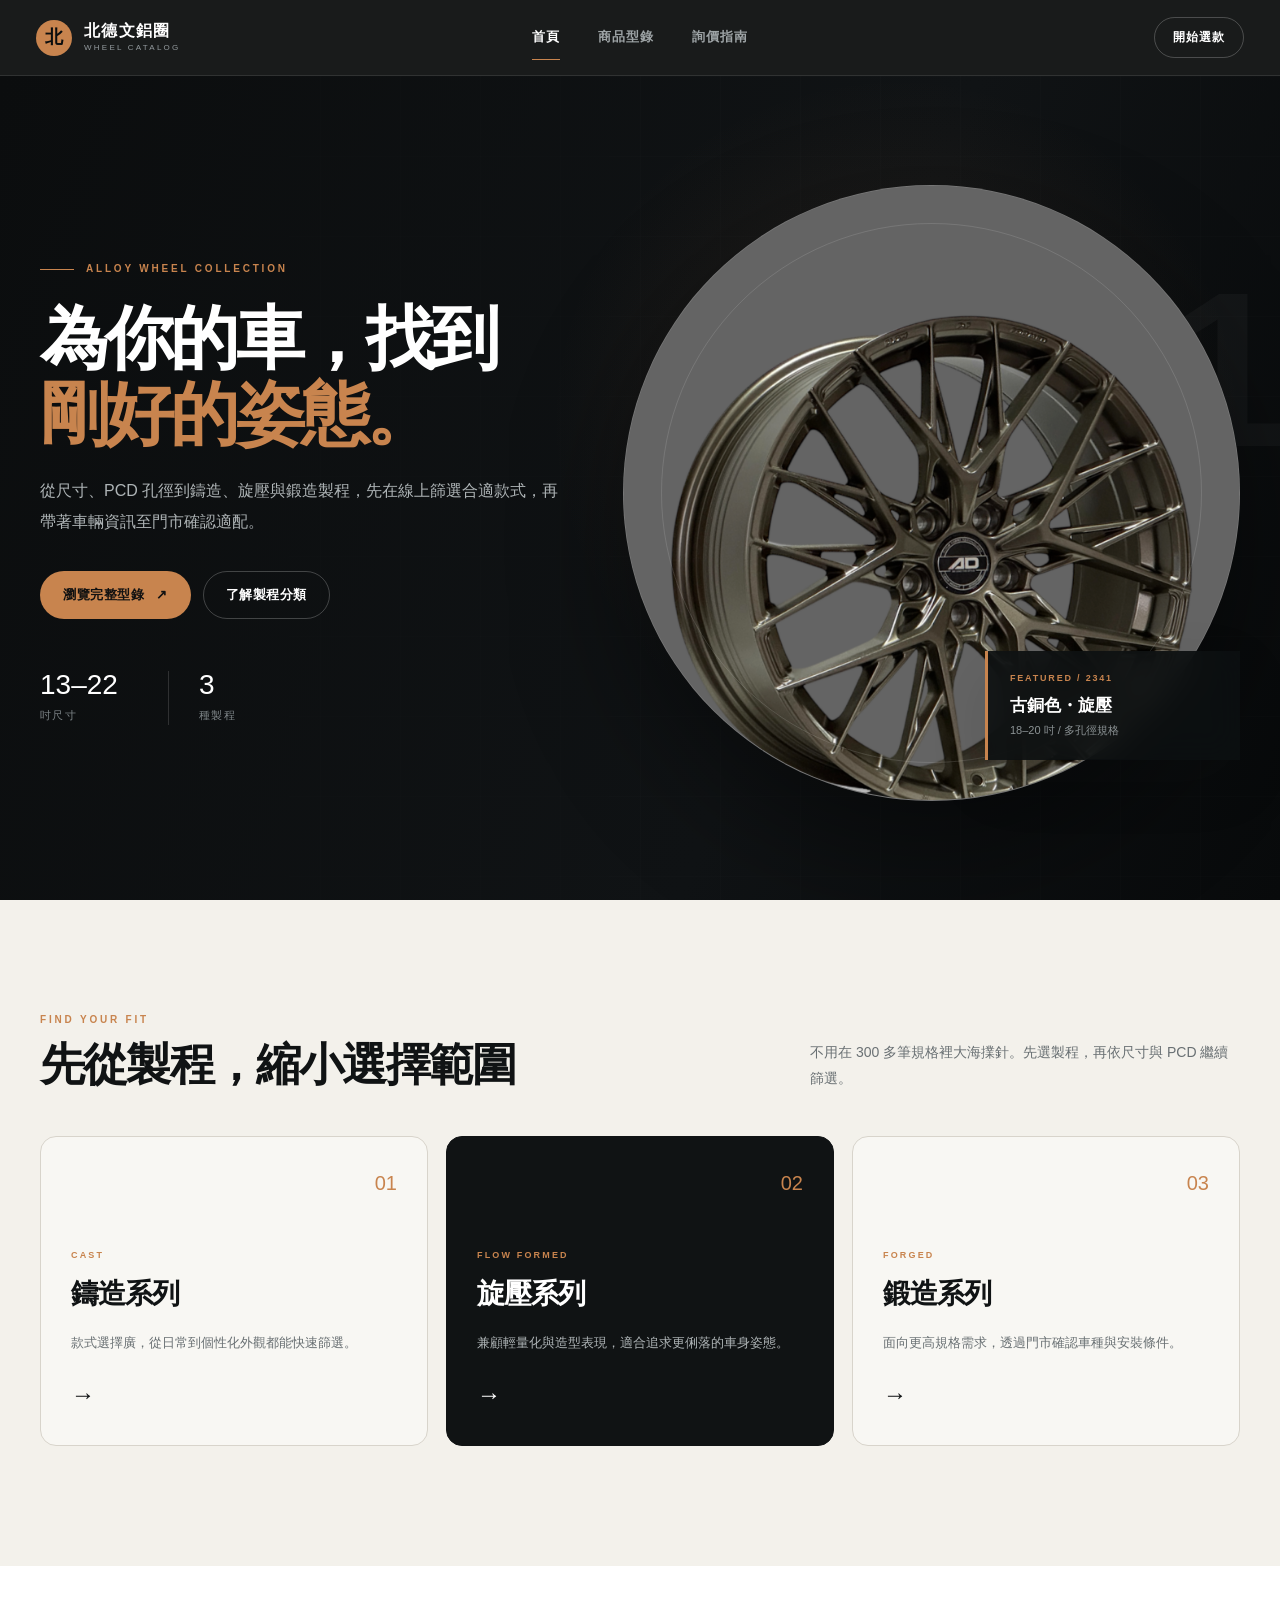
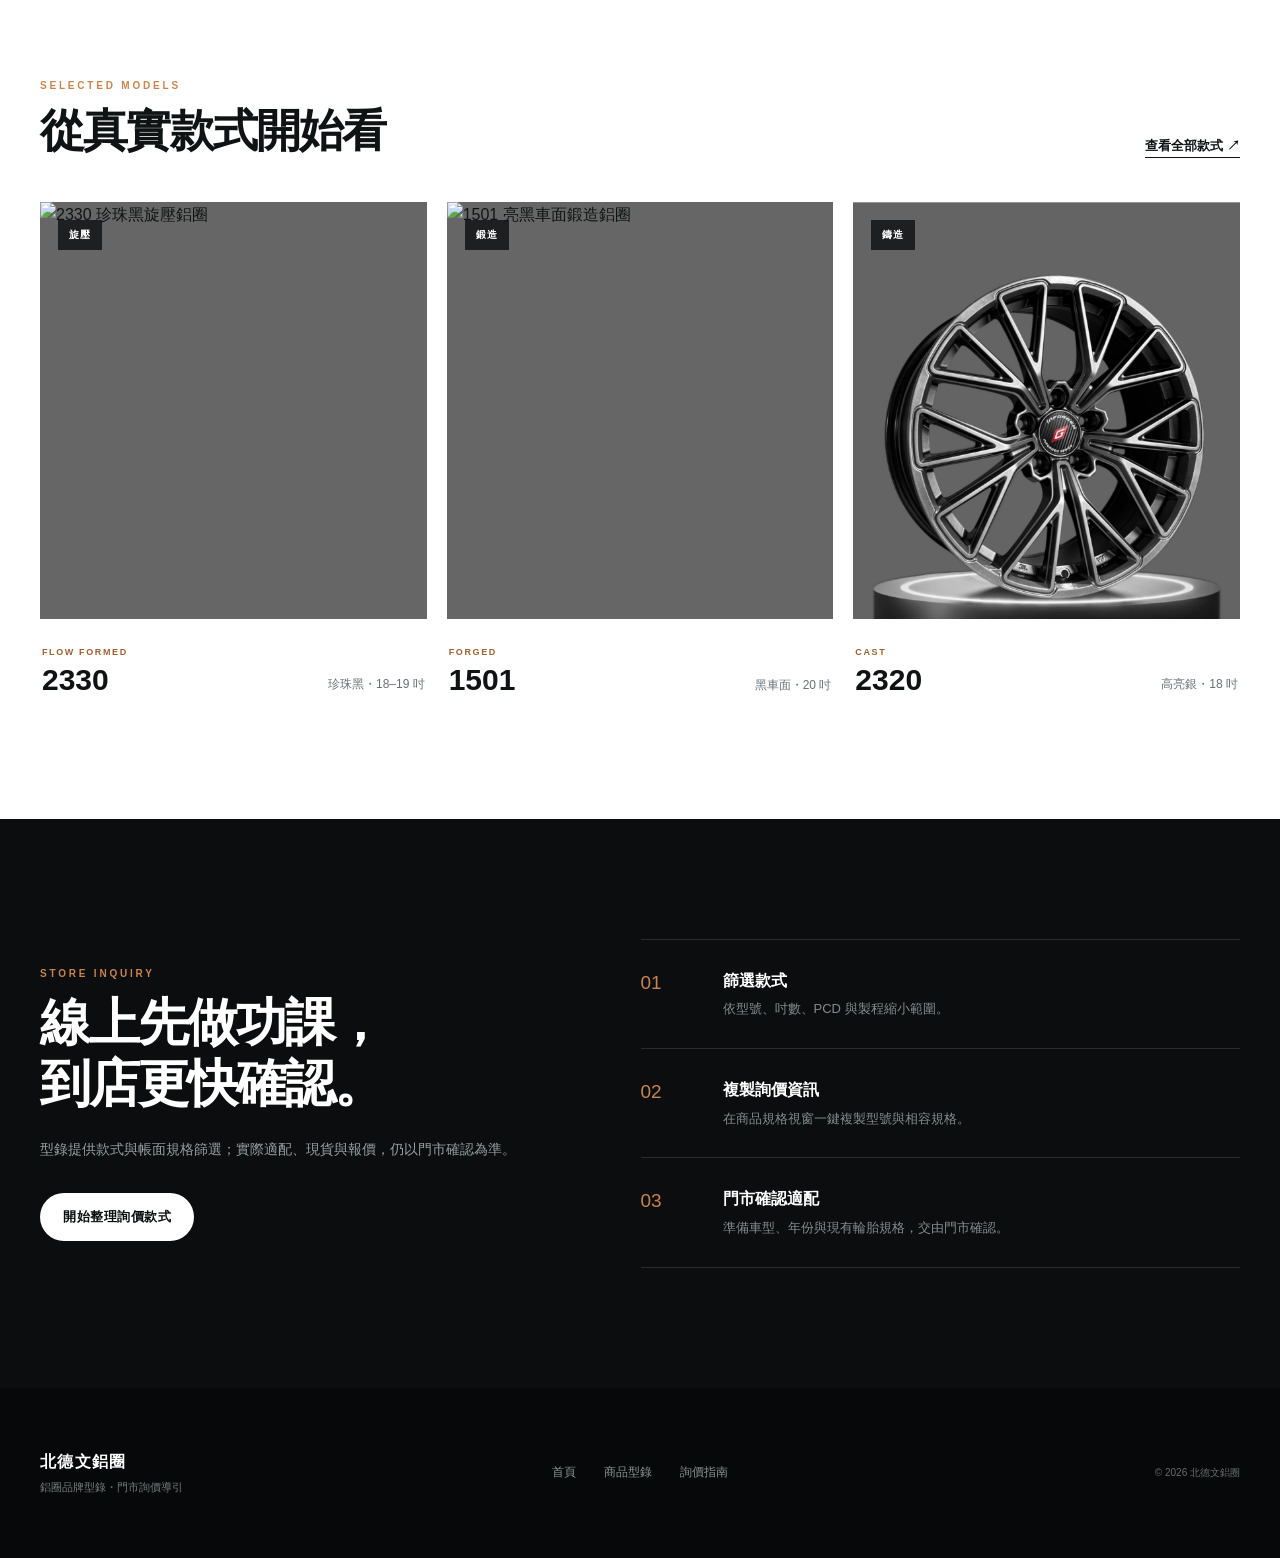
==== commit 4d099eab: "Remove empty dt and dd elements from hero-facts Removed empty definition in hero-facts section." ====
--- a/index.html
+++ b/index.html
@@ -41,7 +41,6 @@
             <a class="button button--ghost-light" href="#process">了解製程分類</a>
           </div>
           <dl class="hero-facts" aria-label="商品型錄概要">
-            <div><dt></dt><dd></dd></div>
             <div><dt>13–22</dt><dd>吋尺寸</dd></div>
             <div><dt>3</dt><dd>種製程</dd></div>
           </dl>
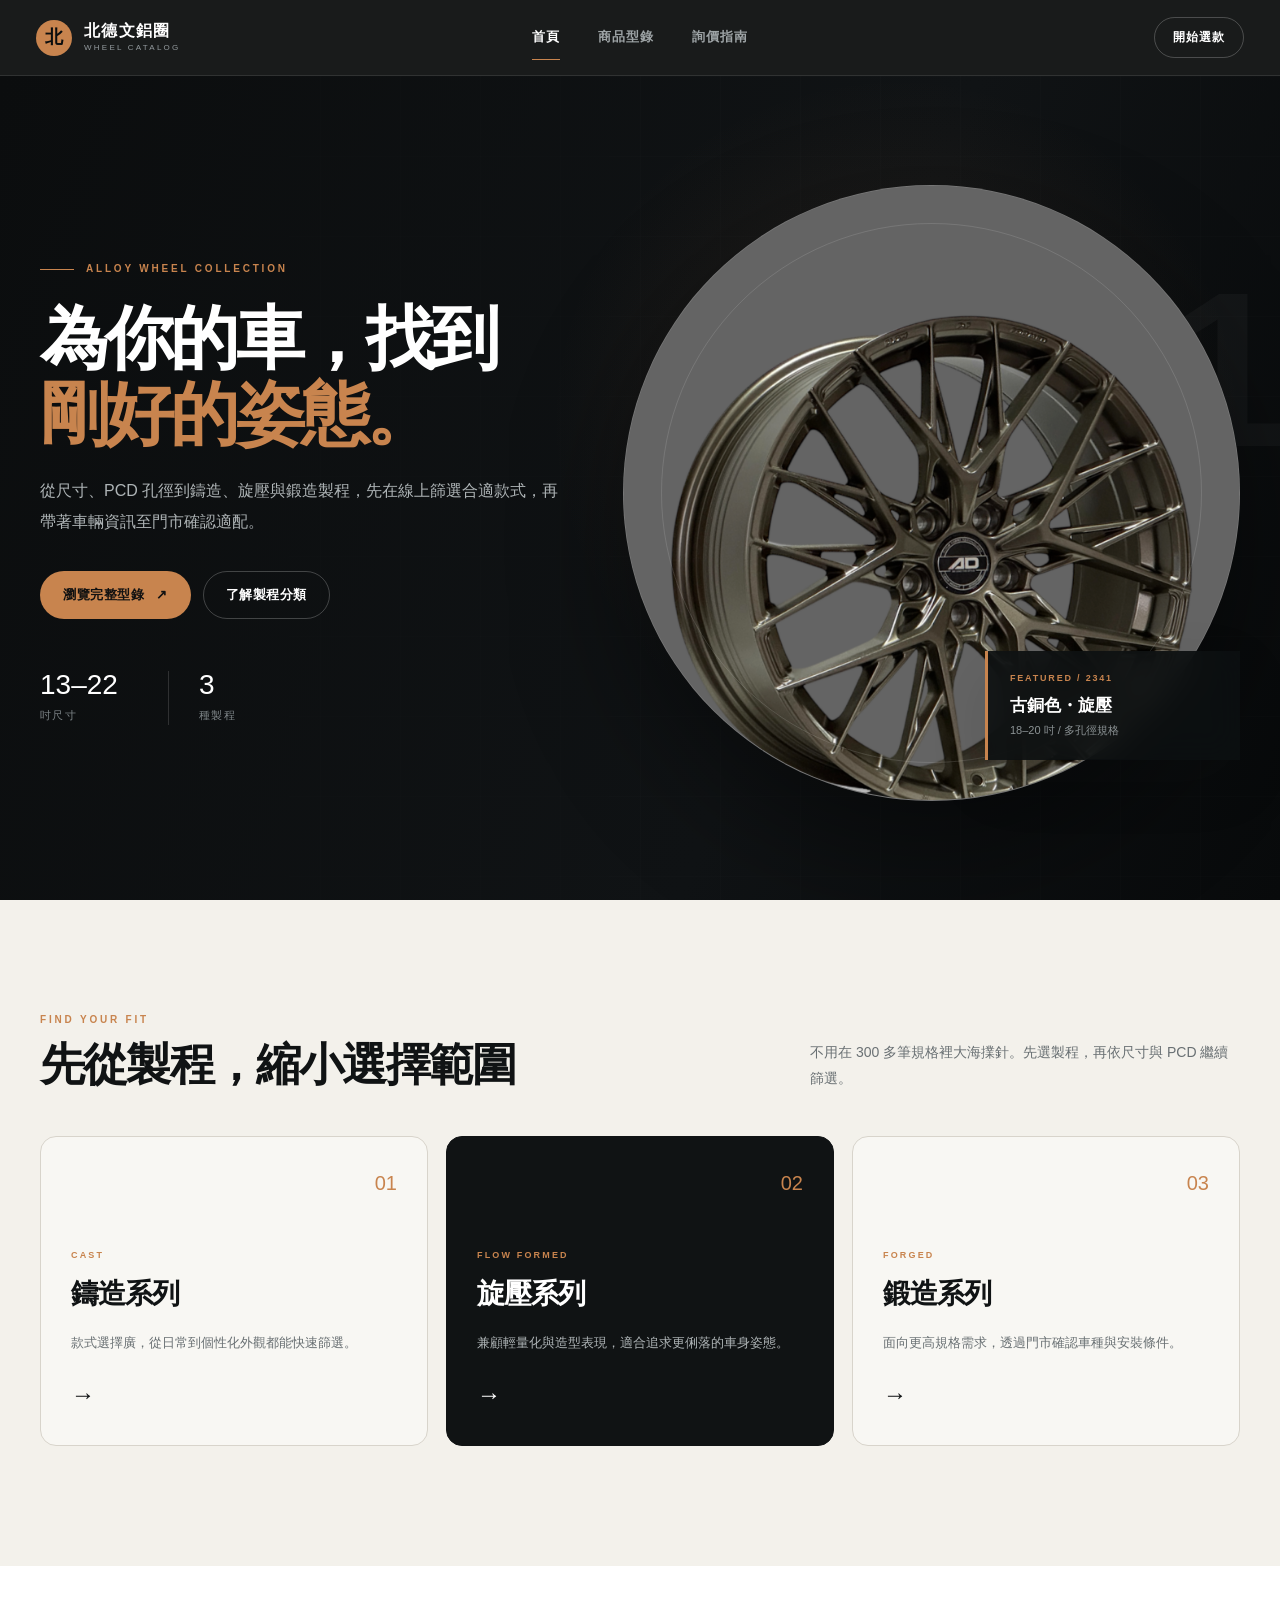
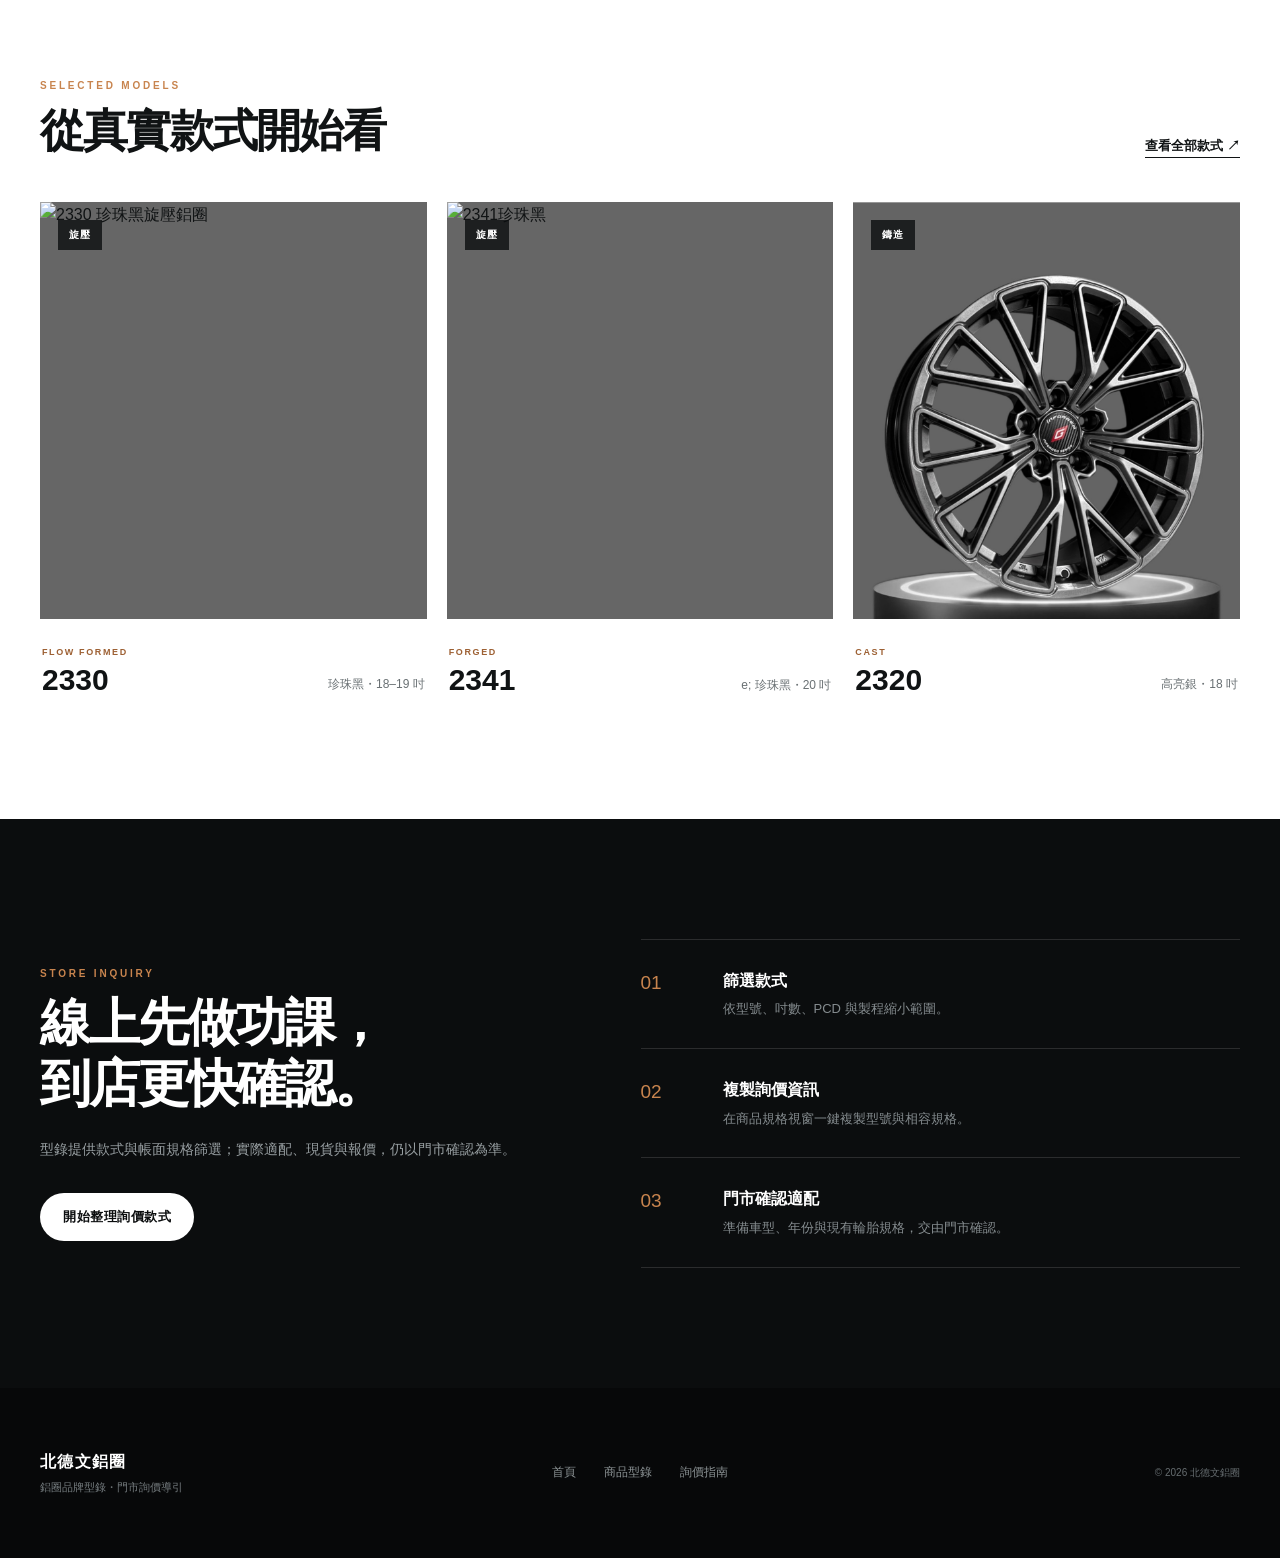
==== commit 7e168cfe: "Update index.html" ====
--- a/index.html
+++ b/index.html
@@ -123,12 +123,12 @@
           </a>
           <a class="featured-card featured-card--large" href="productlist.html?search=1501">
             <div class="featured-card__media">
-              <img src="./public/images/wheels/20/鍛造 1501 亮黑車面.jpg" data-product-model="1501" data-product-look="黑車面" alt="1501 亮黑車面鍛造鋁圈" loading="lazy">
-              <span>鍛造</span>
+              <img src="./public/images/wheels/20/2341珍珠黑.jpg" data-product-model=2341" data-product-look="珍珠黑" alt="2341珍珠黑" loading="lazy">
+              <span>旋壓</span>
             </div>
             <div class="featured-card__body">
-              <div><small>FORGED</small><h3>1501</h3></div>
-              <p>黑車面・20 吋</p>
+              <div><small>FORGED</small><h3>2341</h3></div>
+              <p>e; 珍珠黑・20 吋</p>
             </div>
           </a>
           <a class="featured-card" href="productlist.html?search=2320">
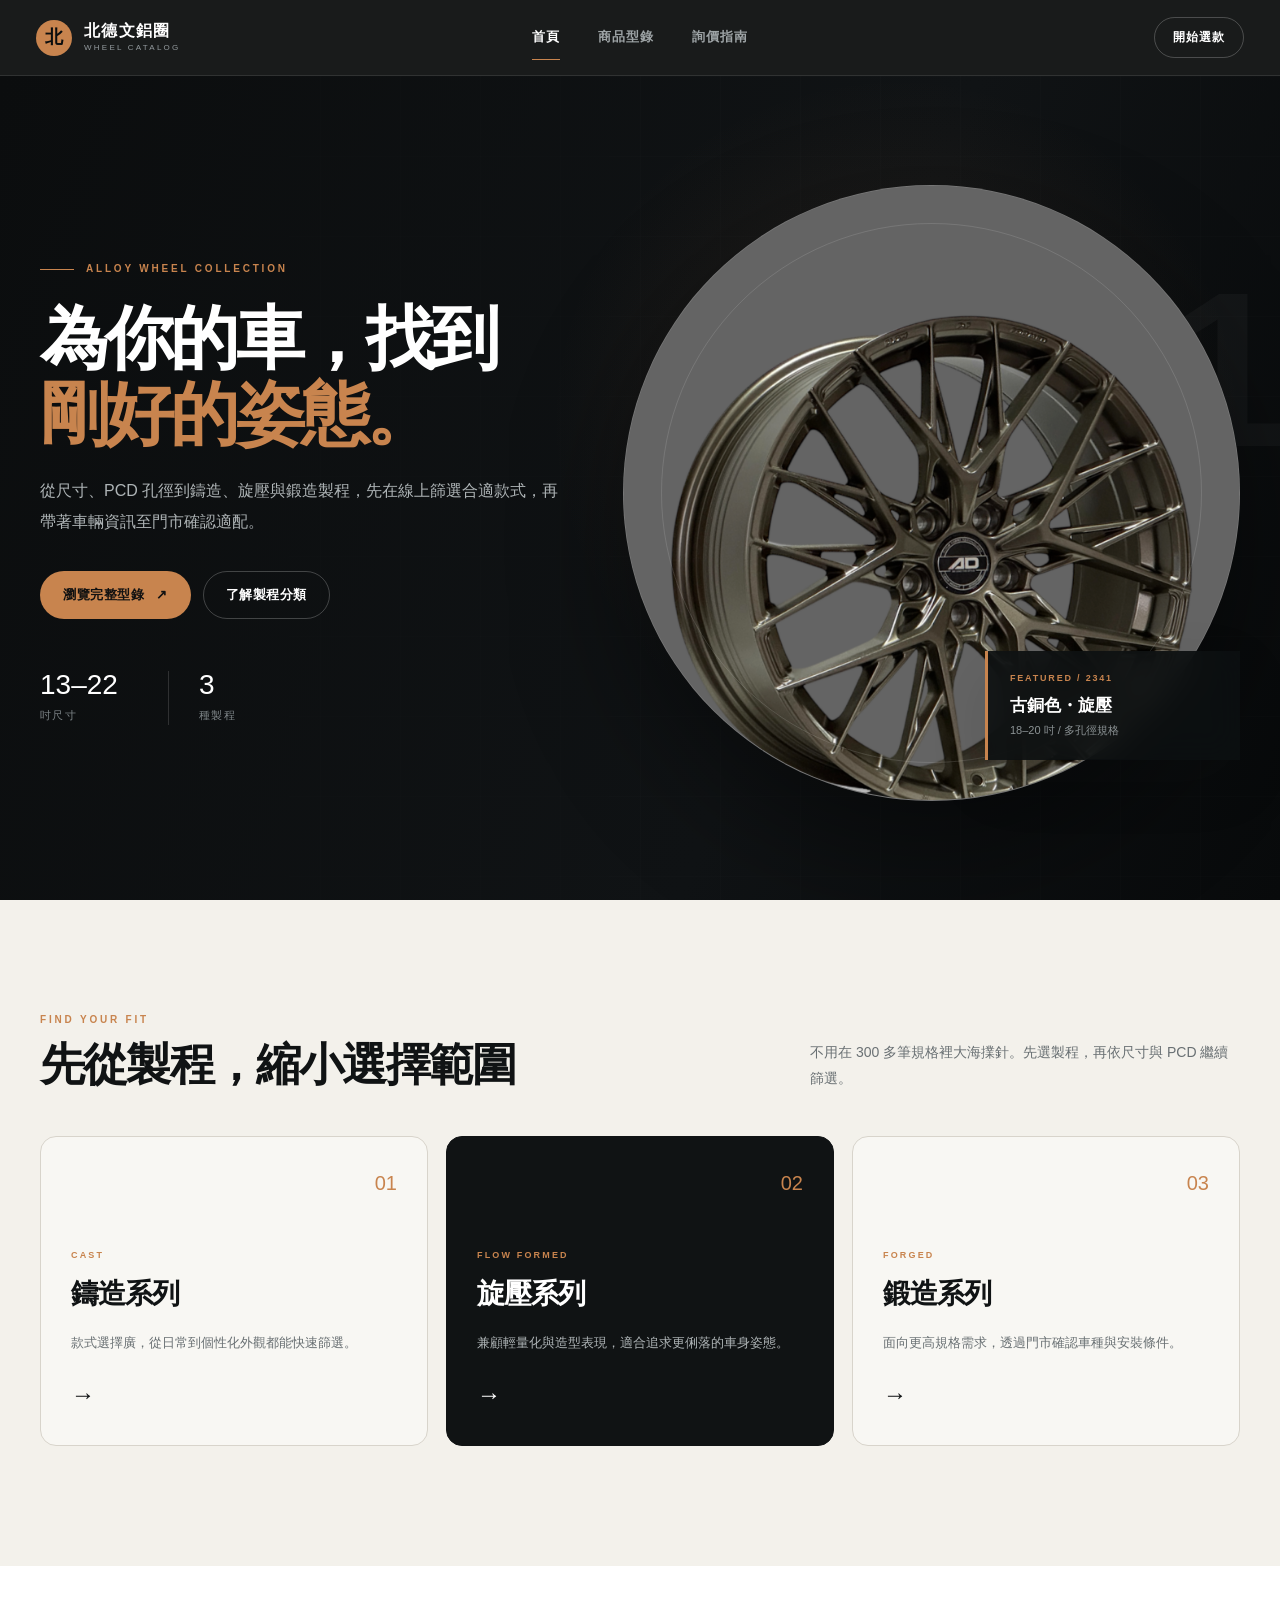
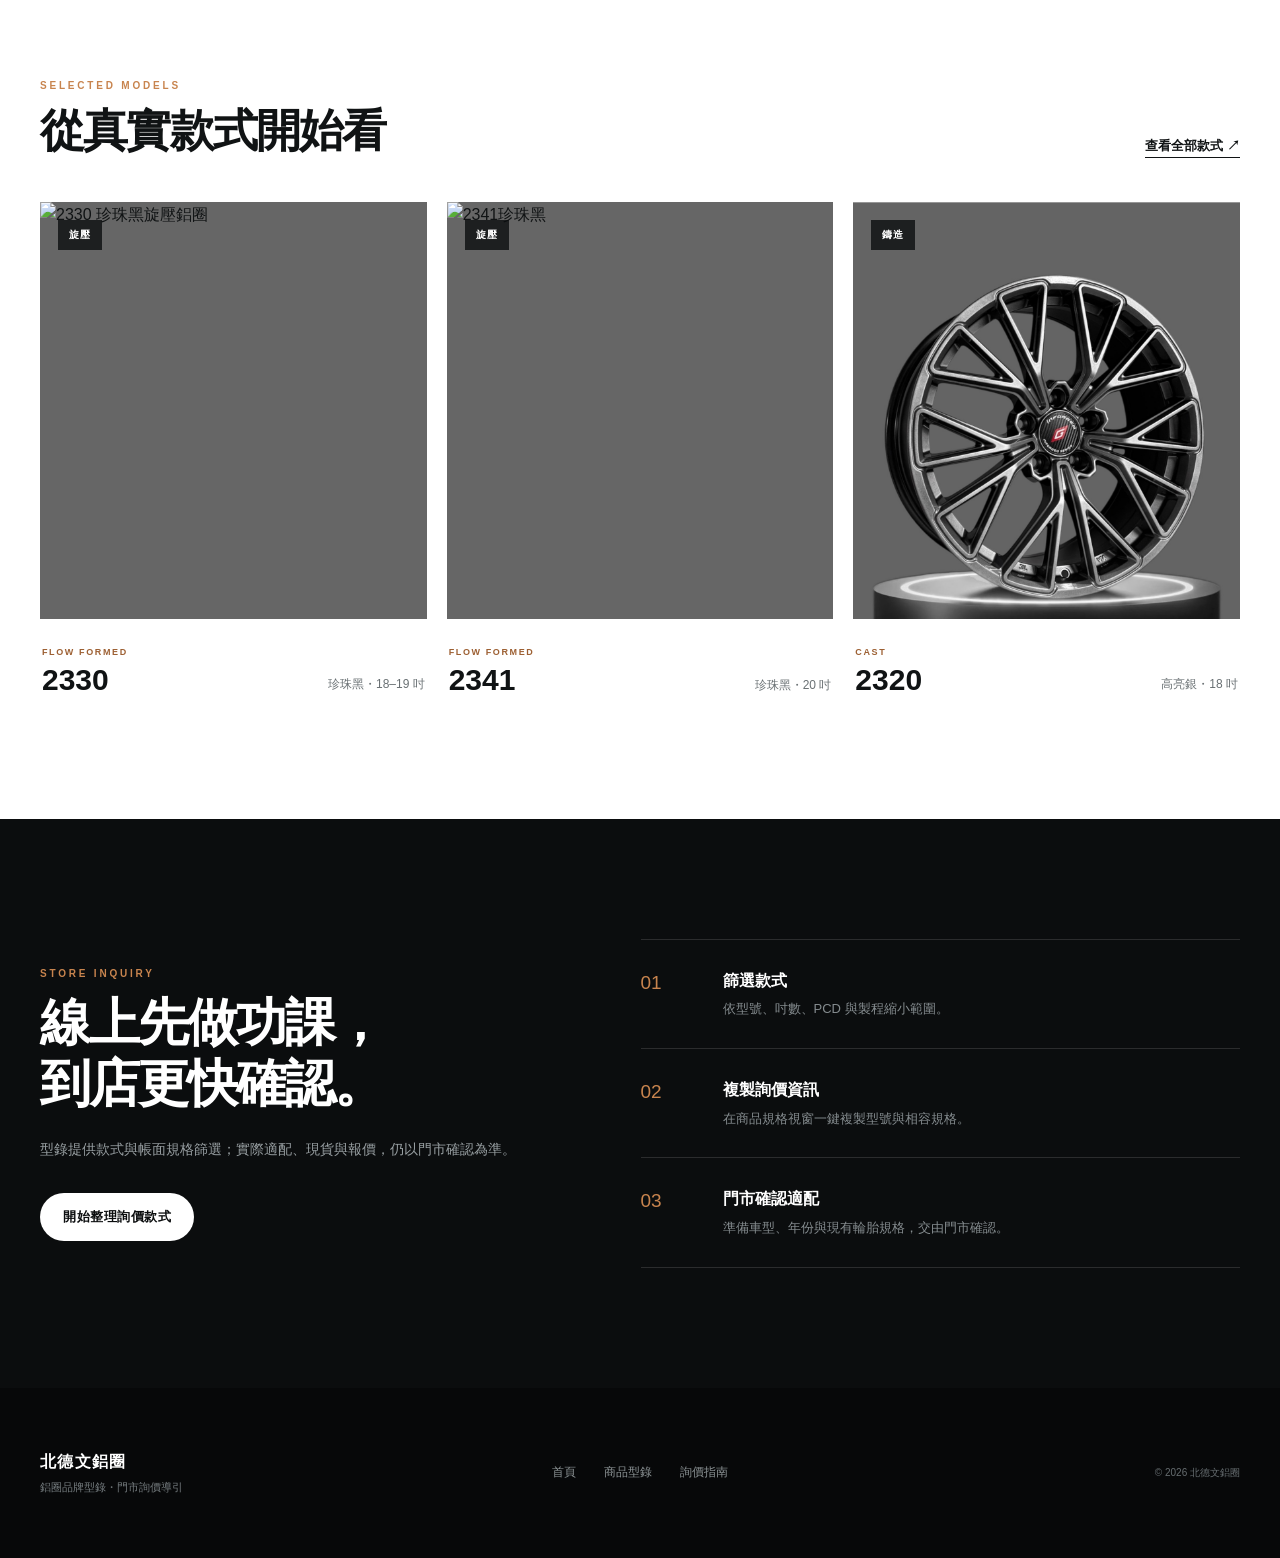
==== commit fa035db9: "Update index.html" ====
--- a/index.html
+++ b/index.html
@@ -127,8 +127,8 @@
               <span>旋壓</span>
             </div>
             <div class="featured-card__body">
-              <div><small>FORGED</small><h3>2341</h3></div>
-              <p>e; 珍珠黑・20 吋</p>
+              <div><small>FLOW FORMED</small><h3>2341</h3></div>
+              <p> 珍珠黑・20 吋</p>
             </div>
           </a>
           <a class="featured-card" href="productlist.html?search=2320">
